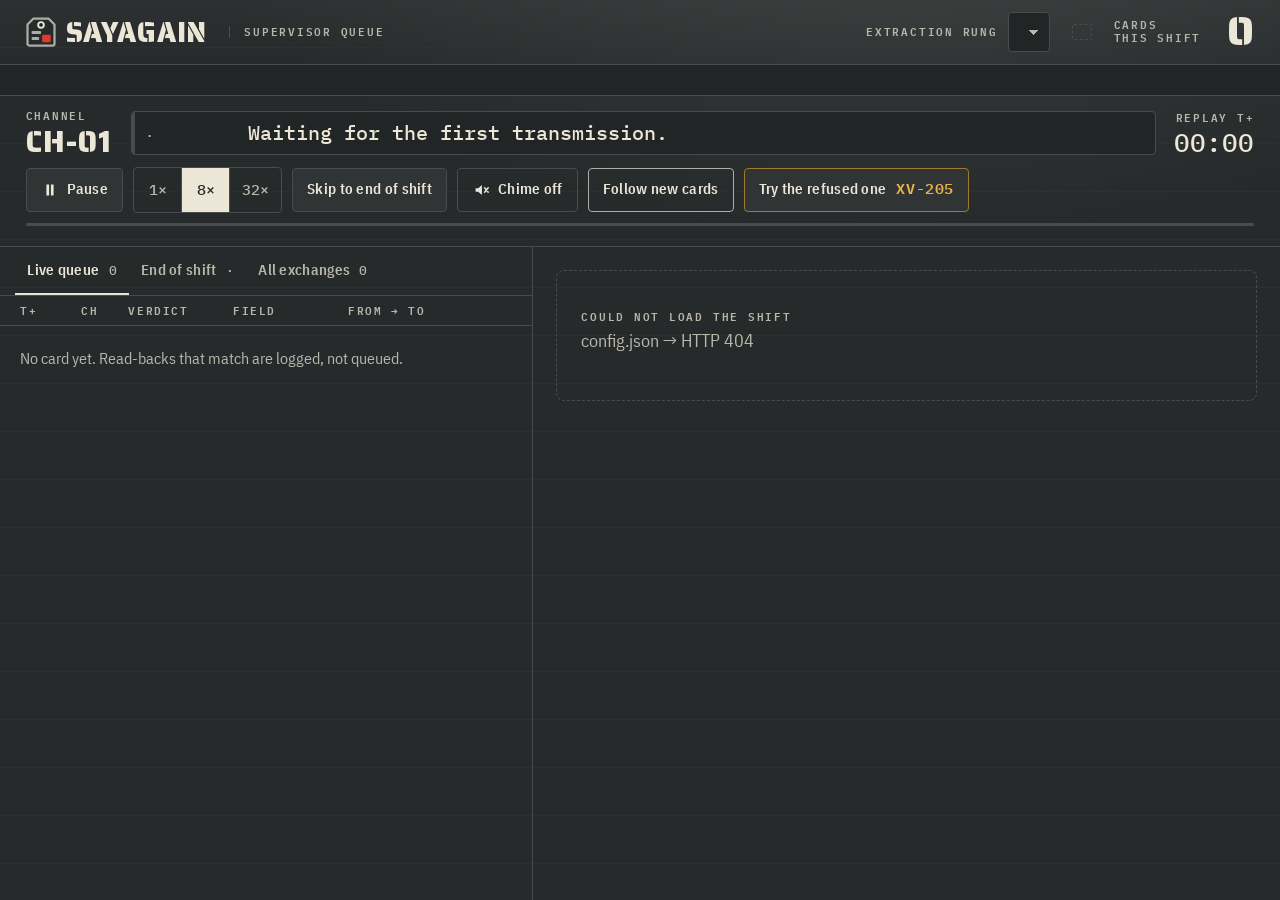
==== web/index.html @ 43c608f4 "Queue page: radio-log list, read-back strip card with the differing span in red and span connectors," ====
<!doctype html>
<html lang="en">
<head>
<meta charset="utf-8">
<meta name="viewport" content="width=device-width, initial-scale=1">
<title>SayAgain · supervisor queue</title>
<meta name="description" content="The shift supervisor's queue: every radio read-back that does not match its instruction, with the word that differs, the verdict trace and the receipts.">
<meta name="color-scheme" content="dark">
<meta name="theme-color" content="#272A2B">
<link rel="icon" href="favicon.svg" type="image/svg+xml">
<link rel="preload" href="fonts/IBMPlexMono-Medium.woff2" as="font" type="font/woff2" crossorigin>
<link rel="preload" href="fonts/SairaStencilOne-Regular.woff2" as="font" type="font/woff2" crossorigin>
<link rel="stylesheet" href="style.css">
</head>
<body>
<a class="skip" href="#card">Skip to the alert card</a>

<header class="top">
  <a class="brand" href="./" aria-label="SayAgain supervisor queue, reload">
    <img src="favicon.svg" alt="" width="30" height="30">
    <span class="wordmark">Say<span>Again</span></span>
  </a>
  <span class="lab top-lab">Supervisor queue</span>
  <div class="runbox">
    <label class="lab" for="rung">Extraction rung</label>
    <select id="rung" class="sel"></select>
    <label class="lab" for="extract" id="extract-lab" hidden>Model calls</label>
    <select id="extract" class="sel" hidden>
      <option value="stored">replayed from receipts</option>
      <option value="live">live on the API</option>
    </select>
  </div>
  <span id="mode" class="mode"></span>
  <div class="counter">
    <span class="lab">Cards<br>this shift</span>
    <output id="count" class="num" aria-live="polite">0</output>
  </div>
</header>

<section class="stages" id="stages" aria-label="Where each stage of this run ran">
  <p class="banner" id="banner"></p>
  <ol class="stage-list" id="stage-list"></ol>
</section>

<section class="channel" aria-label="Radio channel, replayed">
  <div class="ch-id"><span class="lab">Channel</span><span class="ch-name" id="ch-name">CH-01</span></div>
  <div class="ch-line" id="ch-line">
    <span class="who" id="ch-who">·</span>
    <span class="txt" id="ch-txt">Waiting for the first transmission.</span>
  </div>
  <div class="ch-clock"><span class="lab">Replay T+</span><span id="clock" class="num">00:00</span></div>
  <div class="ch-ctl">
    <button id="play" class="btn" type="button" aria-pressed="false">
      <svg viewBox="0 0 20 20" aria-hidden="true"><path class="i-pause" d="M6 4h3v12H6zM11 4h3v12h-3z"/><path class="i-play" d="M6 4l10 6-10 6z"/></svg>
      <span class="t">Pause</span>
    </button>
    <div class="seg" role="group" aria-label="Replay speed">
      <button type="button" data-speed="1" aria-pressed="false">1×</button>
      <button type="button" data-speed="8" aria-pressed="true">8×</button>
      <button type="button" data-speed="32" aria-pressed="false">32×</button>
    </div>
    <button id="skip" class="btn" type="button">Skip to end of shift</button>
    <button id="chime" class="btn btn-q" type="button" aria-pressed="false" aria-label="Chime on new cards" title="One soft chime when a card arrives">
    <svg viewBox="0 0 20 20" aria-hidden="true"><path d="M4 8h3l4-3.5v11L7 12H4z"/><path class="on" d="M14 7.2a4 4 0 0 1 0 5.6M15.9 5.3a6.6 6.6 0 0 1 0 9.4"/><path class="off" d="M14 7.5l4 5M18 7.5l-4 5"/></svg>
    <span class="t">Chime off</span>
  </button>
    <button id="follow" class="btn btn-q" type="button" aria-pressed="true" title="Open each new card as it arrives">Follow new cards</button>
    <button id="refused" class="btn btn-ref" type="button">
      <span>Try the refused one</span><span class="data">XV-205</span>
    </button>
  </div>
  <div class="prog" aria-hidden="true"><i id="progbar"></i></div>
  <p class="ch-sub" id="ch-sub"></p>
</section>

<main class="desk">
  <section class="log" aria-label="Queue">
    <div class="tabs" role="tablist" aria-label="Queue views">
      <button role="tab" type="button" id="tab-live" aria-selected="true" aria-controls="rows">Live queue <span class="n" id="n-live">0</span></button>
      <button role="tab" type="button" id="tab-eos" aria-selected="false" aria-controls="eos">End of shift <span class="n" id="n-eos">·</span></button>
      <button role="tab" type="button" id="tab-all" aria-selected="false" aria-controls="rows">All exchanges <span class="n" id="n-all">0</span></button>
    </div>
    <div class="cols" aria-hidden="true"><span>T+</span><span>CH</span><span>Verdict</span><span>Field</span><span>From → to</span></div>
    <ol id="rows" class="rows" aria-label="Exchanges"></ol>
    <p id="rows-empty" class="empty">No card yet. Read-backs that match are logged, not queued.</p>
    <div id="eos" class="eos" hidden></div>
  </section>

  <section class="cardpane" id="card" tabindex="-1" aria-label="Alert card">
    <button id="back" class="btn back" type="button">← Queue</button>
    <div id="card-body" class="card-body">
      <div class="placeholder">
        <p class="lab">Alert card</p>
        <p>The first card opens here when the referee flags a read-back.</p>
      </div>
    </div>
  </section>
</main>

<footer class="foot">
  <p id="foot-run"></p>
  <p>Exchanges are fictional plant radio traffic from <span class="data">data/cards.jsonl</span>. A card leaves the live queue only when the supervisor confirms or dismisses it.</p>
</footer>

<script src="app.js" defer></script>
</body>
</html>
---- web/style.css ----
/* SayAgain supervisor queue — tokens from the design direction (control-room stencil). Grey until abnormal:
   VERIFIED is plain ink with a tick, red only on the field that differs, amber when a human must listen. */
@font-face{font-family:"Saira Stencil One";src:url(fonts/SairaStencilOne-Regular.woff2) format("woff2");font-display:swap}
@font-face{font-family:"IBM Plex Sans Condensed";src:url(fonts/IBMPlexSansCondensed-Regular.woff2) format("woff2");font-weight:400;font-display:swap}
@font-face{font-family:"IBM Plex Sans Condensed";src:url(fonts/IBMPlexSansCondensed-SemiBold.woff2) format("woff2");font-weight:600;font-display:swap}
@font-face{font-family:"IBM Plex Mono";src:url(fonts/IBMPlexMono-Regular.woff2) format("woff2");font-weight:400;font-display:swap}
@font-face{font-family:"IBM Plex Mono";src:url(fonts/IBMPlexMono-Medium.woff2) format("woff2");font-weight:500;font-display:swap}
@font-face{font-family:"IBM Plex Mono";src:url(fonts/IBMPlexMono-SemiBold.woff2) format("woff2");font-weight:600;font-display:swap}

:root{
  --bg:#272A2B; --panel:#303435; --ink:#ECE6D6; --muted:#8F938C; --before:#A9AEA6; --after:#E23B2E; --abstain:#E6A019; --rule:#474C4D;
  --font-display:"Saira Stencil One","Saira Condensed","Arial Narrow",sans-serif;
  --font-body:"IBM Plex Sans Condensed","Arial Narrow",sans-serif;
  --font-data:"IBM Plex Mono",ui-monospace,monospace;
  /* derived (design.md §7) — tints of the tokens, never new hues */
  --mid:#B9B6AA;
  --sunk:#222526;
  --after-text:color-mix(in srgb,var(--after) 58%,#fff);
  --after-block:color-mix(in srgb,var(--after) 82%,#000);
  --after-display:color-mix(in srgb,var(--after) 85%,#fff);
  --abstain-text:color-mix(in srgb,var(--abstain) 80%,#fff);
  --panel-hi:color-mix(in srgb,var(--panel),var(--ink) 3%);
  --panel-lo:color-mix(in srgb,var(--panel),var(--bg) 45%);
  --desk:color-mix(in srgb,var(--panel),var(--ink) 5%);
  --ink-hi:color-mix(in srgb,var(--ink),#fff 45%);
  --line:rgba(236,230,214,.13);
  --hatch-amber:repeating-linear-gradient(135deg,rgba(230,160,25,.55) 0 3px,transparent 3px 8px);
  --hatch-grey:repeating-linear-gradient(135deg,rgba(169,174,166,.38) 0 3px,transparent 3px 8px);
  --ease:cubic-bezier(.16,1,.3,1);
  --land:cubic-bezier(.34,1.3,.64,1);
}

*,*::before,*::after{box-sizing:border-box}
html{background:var(--bg);color:var(--ink);-webkit-text-size-adjust:100%;scrollbar-color:var(--rule) var(--sunk)}
body{margin:0;font:400 18px/1.35 var(--font-body);font-feature-settings:"tnum" 1;-webkit-font-smoothing:antialiased;min-height:100dvh;
  overflow-x:hidden;
  background:radial-gradient(90% 60% at 70% -10%,var(--desk) 0,transparent 60%),
    repeating-linear-gradient(180deg,transparent 0 47px,rgba(236,230,214,.025) 47px 48px),var(--bg)}
::selection{background:var(--before);color:var(--bg)}
:focus-visible{outline:2px solid var(--ink);outline-offset:2px;border-radius:3px}
button,select{font:inherit;color:inherit}
img,svg{display:block}
.data,.num{font-family:var(--font-data);font-feature-settings:"tnum" 1}
.lab{font:600 11px/1.15 var(--font-data);letter-spacing:.16em;text-transform:uppercase;color:var(--mid)}
.skip{position:absolute;left:8px;top:-60px;z-index:20;background:var(--ink);color:var(--bg);padding:10px 14px;border-radius:4px;font-weight:600}
.skip:focus{top:8px}
[hidden]{display:none!important}

/* ---------- buttons: every control has hover, press and focus feedback ---------- */
.btn{display:inline-flex;align-items:center;justify-content:center;gap:8px;min-height:44px;padding:8px 14px;border-radius:4px;
  background:var(--panel);border:1px solid var(--rule);color:var(--ink);font:600 15px/1.1 var(--font-body);letter-spacing:.02em;cursor:pointer;
  transition:background-color .18s var(--ease),border-color .18s var(--ease),color .18s var(--ease),transform .12s var(--ease),box-shadow .18s var(--ease)}
.btn:hover{background:var(--desk);border-color:var(--before);color:var(--ink-hi)}
.btn:active{transform:translateY(1px) scale(.98)}
.btn[disabled]{opacity:.45;cursor:not-allowed;transform:none}
.btn svg{width:18px;height:18px;fill:currentColor;stroke:currentColor;stroke-width:0}
.btn-q{background:transparent}
.btn-q svg path.on,.btn-q svg path.off{fill:none;stroke-width:1.7;stroke-linecap:round}
.btn-q[aria-pressed="false"] path.on{display:none}
.btn-q[aria-pressed="true"] path.off{display:none}
#follow[aria-pressed="true"]{border-color:var(--before);color:var(--ink)}
#follow[aria-pressed="false"]{color:var(--mid)}
.btn-ref{border-color:color-mix(in srgb,var(--abstain) 55%,var(--rule));gap:10px}
.btn-ref .data{font-weight:600;color:var(--abstain-text);letter-spacing:.04em}
.btn-ref:hover{border-color:var(--abstain);box-shadow:0 0 0 3px rgba(230,160,25,.12)}
.sel{min-height:40px;background:var(--sunk);border:1px solid var(--rule);border-radius:4px;padding:6px 30px 6px 10px;font:500 15px/1.1 var(--font-data);
  appearance:none;cursor:pointer;max-width:100%;
  background-image:linear-gradient(45deg,transparent 50%,var(--mid) 50%),linear-gradient(135deg,var(--mid) 50%,transparent 50%);
  background-position:calc(100% - 15px) 52%,calc(100% - 10px) 52%;background-size:5px 5px;background-repeat:no-repeat;
  transition:border-color .18s var(--ease),background-color .18s var(--ease)}
.sel:hover{border-color:var(--before);background-color:var(--panel)}
.seg{display:inline-flex;border:1px solid var(--rule);border-radius:4px;overflow:hidden}
.seg button{min-height:44px;min-width:48px;padding:0 12px;background:transparent;border:0;border-right:1px solid var(--rule);cursor:pointer;
  font:500 15px/1 var(--font-data);color:var(--mid);transition:background-color .18s var(--ease),color .18s var(--ease)}
.seg button:last-child{border-right:0}
.seg button:hover{background:var(--panel);color:var(--ink)}
.seg button:active{background:var(--desk)}
.seg button[aria-pressed="true"]{background:var(--ink);color:var(--bg)}

/* ---------- top bar ---------- */
.top{display:flex;align-items:center;gap:14px 22px;flex-wrap:wrap;padding:12px clamp(14px,2vw,28px);border-bottom:1px solid var(--rule);
  background:linear-gradient(180deg,rgba(236,230,214,.03),transparent)}
.brand{display:flex;align-items:center;gap:10px;color:var(--ink);text-decoration:none;border-radius:4px;transition:opacity .18s}
.brand:hover{opacity:.85}
.wordmark{font:400 28px/1 var(--font-display);letter-spacing:.03em;text-transform:uppercase}
.wordmark span{color:var(--ink)}
.top-lab{padding-left:14px;border-left:1px solid var(--rule)}
.runbox{display:flex;align-items:center;gap:8px 10px;flex-wrap:wrap;margin-left:auto}
.mode{font:600 11px/1 var(--font-data);letter-spacing:.14em;text-transform:uppercase;padding:7px 9px;border-radius:2px;border:1px dashed var(--rule);color:var(--mid);white-space:nowrap}
.mode.live{border-style:solid;border-color:var(--before);color:var(--ink)}
.counter{display:flex;align-items:center;gap:10px}
.counter .num{font:400 40px/1 var(--font-display);min-width:1.6ch;text-align:right;color:var(--ink);transition:color .3s}
.counter .num.bump{animation:bump .5s var(--land)}

/* ---------- stages banner ---------- */
.stages{padding:10px clamp(14px,2vw,28px) 12px;border-bottom:1px solid var(--rule);background:var(--sunk)}
.banner{margin:0 0 8px;font:500 14px/1.4 var(--font-data);color:var(--mid)}
.banner b{color:var(--ink);font-weight:600}
.banner .nw{white-space:nowrap}
.stage-list{list-style:none;margin:0;padding:0;display:grid;grid-template-columns:repeat(3,minmax(0,1fr));gap:8px}
.stage{display:grid;grid-template-columns:auto 1fr;gap:2px 10px;align-items:baseline;padding:8px 10px;border:1px solid var(--rule);border-radius:4px;background:var(--bg)}
.stage .k{grid-row:span 2;font:400 22px/1 var(--font-display);color:var(--muted)}
.stage .nm{font:600 13px/1.2 var(--font-data);letter-spacing:.1em;text-transform:uppercase;color:var(--mid)}
.stage .vl{font:500 14px/1.35 var(--font-data);color:var(--ink);overflow-wrap:anywhere}
.stage.none .vl{color:var(--mid)}
.where{display:inline-block;margin-left:6px;font:600 10.5px/1 var(--font-data);letter-spacing:.12em;text-transform:uppercase;padding:4px 6px 3px;border-radius:2px;
  border:1px solid var(--before);color:var(--ink);vertical-align:2px}
.where.off{border-style:dashed;border-color:var(--rule);color:var(--mid)}

/* ---------- channel strip ---------- */
.channel{display:grid;grid-template-columns:auto minmax(0,1fr) auto;grid-template-areas:"id line clock" "ctl ctl ctl" "prog prog prog" "sub sub sub";
  gap:10px 18px;align-items:center;padding:14px clamp(14px,2vw,28px) 10px;border-bottom:1px solid var(--rule)}
.ch-id{grid-area:id;display:flex;flex-direction:column;gap:4px}
.ch-name{font:400 30px/1 var(--font-display);letter-spacing:.04em}
.ch-line{grid-area:line;display:flex;align-items:baseline;gap:12px;min-width:0;min-height:44px;padding:8px 14px;border-radius:4px;background:var(--sunk);border:1px solid var(--rule);
  position:relative;overflow:hidden}
.ch-line::before{content:"";position:absolute;left:0;top:0;bottom:0;width:3px;background:var(--rule);transition:background-color .3s}
.ch-line.tx::before{background:var(--before)}
.ch-line .who{flex:none;font:600 12px/1 var(--font-data);letter-spacing:.14em;text-transform:uppercase;color:var(--mid);min-width:7.5em}
.ch-line .txt{font:500 20px/1.3 var(--font-data);color:var(--ink);overflow:hidden;text-overflow:ellipsis;white-space:nowrap}
.ch-line .txt.in{animation:rise .35s var(--ease) both}
.ch-clock{grid-area:clock;display:flex;flex-direction:column;align-items:flex-end;gap:4px}
.ch-clock .num{font:500 26px/1 var(--font-data);color:var(--ink)}
.ch-ctl{grid-area:ctl;display:flex;flex-wrap:wrap;gap:8px 10px;align-items:center}
#play .i-play{display:none}
#play[aria-pressed="true"] .i-play{display:block}
#play[aria-pressed="true"] .i-pause{display:none}
.prog{grid-area:prog;height:3px;background:var(--rule);border-radius:2px;overflow:hidden}
.prog i{display:block;height:100%;width:0;background:var(--before);transition:width .3s linear}
.ch-sub{grid-area:sub;margin:0;font:500 13px/1.35 var(--font-data);color:var(--mid)}

/* ---------- desk: queue log + card ---------- */
.desk{display:grid;grid-template-columns:minmax(0,5fr) minmax(0,7fr);gap:0;align-items:start}
.log{border-right:1px solid var(--rule);min-width:0}
.tabs{display:flex;gap:0;border-bottom:1px solid var(--rule);padding:0 clamp(8px,1.2vw,18px);overflow-x:auto;scrollbar-width:none}
.tabs button{min-height:48px;padding:0 12px;background:none;border:0;border-bottom:2px solid transparent;color:var(--mid);cursor:pointer;white-space:nowrap;
  font:600 15px/1 var(--font-body);letter-spacing:.02em;transition:color .18s var(--ease),border-color .18s var(--ease),background-color .18s var(--ease)}
.tabs button:hover{color:var(--ink);background:rgba(236,230,214,.03)}
.tabs button:active{background:rgba(236,230,214,.06)}
.tabs button[aria-selected="true"]{color:var(--ink);border-bottom-color:var(--ink)}
.tabs .n{font:500 13px/1 var(--font-data);margin-left:6px;color:var(--mid)}
.cols,.row{display:grid;grid-template-columns:4.6em 3.4em 8.6em minmax(4em,.9fr) minmax(6em,1.4fr);gap:0 10px;align-items:center}
.cols{padding:10px clamp(14px,1.6vw,22px) 8px;border-bottom:1px solid var(--rule);font:600 11px/1 var(--font-data);letter-spacing:.14em;text-transform:uppercase;color:var(--mid)}
.rows{list-style:none;margin:0;padding:0}
.rows li{border-bottom:1px solid var(--line)}
.row{width:100%;min-height:48px;padding:8px clamp(14px,1.6vw,22px);background:none;border:0;text-align:left;cursor:pointer;position:relative;
  font:500 15px/1.25 var(--font-data);color:var(--ink);transition:background-color .15s var(--ease)}
.row::before{content:"";position:absolute;left:0;top:0;bottom:0;width:4px;background:transparent}
.row:hover{background:rgba(236,230,214,.045)}
.row:active{background:rgba(236,230,214,.08)}
.row[aria-current="true"]{background:var(--panel)}
.row[aria-current="true"]::after{content:"";position:absolute;right:0;top:0;bottom:0;width:2px;background:var(--ink)}
.row .t,.row .c{color:var(--mid)}
.row .f{color:var(--mid);overflow:hidden;text-overflow:ellipsis;white-space:nowrap}
.row .ft{overflow:hidden;text-overflow:ellipsis;white-space:nowrap;color:var(--mid)}
.row .ft b{font-weight:600;color:var(--after-text)}
.row .ft .ok{color:var(--ink)}
.vw{font-weight:600;letter-spacing:.04em;white-space:nowrap}
.v-MISMATCH .vw{color:var(--after-text)}
.v-MISMATCH::before{background:var(--after)!important}
.v-ABSTAIN .vw,.v-NO_READBACK .vw{color:var(--abstain-text)}
.v-ABSTAIN::before{background:var(--hatch-amber)!important}
.v-NO_READBACK::before{background:var(--abstain)!important}
.v-NOT_AUDITED .vw{color:var(--mid)}
.v-NOT_AUDITED::before{background:var(--hatch-grey)!important}
.v-VERIFIED .vw{color:var(--ink)}
.v-SPOT .vw{color:var(--before)}
.v-SPOT::before{background:var(--before)!important}
.row.reviewed{opacity:.62}
.row .stamp{font:600 10.5px/1 var(--font-data);letter-spacing:.12em;text-transform:uppercase;color:var(--mid);margin-left:6px}
.row.new{animation:arrive 1.1s var(--ease) both}
.row.new::before{animation:edge 1s ease-out both}
.empty{margin:0;padding:22px clamp(14px,1.6vw,22px);color:var(--mid);font-size:16px}
.ic{width:14px;height:14px;display:inline-block;vertical-align:-1px;fill:none;stroke:currentColor;stroke-width:2.2;stroke-linecap:round;stroke-linejoin:round}

/* end of shift */
.eos{padding:6px 0 20px}
.eos h3{margin:18px clamp(14px,1.6vw,22px) 4px;font:400 20px/1.1 var(--font-display);letter-spacing:.04em;text-transform:uppercase}
.eos h3 .n{font:500 15px/1 var(--font-data);color:var(--mid);margin-left:8px}
.eos .why{margin:0 clamp(14px,1.6vw,22px) 8px;color:var(--mid);font-size:15px;line-height:1.4}
.eos .rows{border-top:1px solid var(--rule)}
.eos .pending{margin:16px clamp(14px,1.6vw,22px);padding:14px 16px;border:1px dashed var(--rule);border-radius:4px;color:var(--mid);font-size:16px;line-height:1.45}

/* ---------- the alert card ---------- */
.cardpane{min-width:0;padding:clamp(14px,1.8vw,26px);outline:none}
.back{display:none;margin-bottom:12px}
.placeholder{padding:40px 24px;border:1px dashed var(--rule);border-radius:8px;color:var(--mid)}
.placeholder p{margin:0 0 6px}
.acard{position:relative;background:linear-gradient(180deg,var(--panel-hi),var(--panel-lo));border:1px solid rgba(236,230,214,.15);border-radius:8px;
  padding:clamp(16px,2vw,26px);box-shadow:0 26px 60px rgba(0,0,0,.42),inset 0 1px 0 rgba(236,230,214,.05)}
.acard::before{content:"";position:absolute;left:-1px;top:14px;bottom:14px;width:4px;border-radius:0 3px 3px 0;background:transparent}
.acard.v-MISMATCH::before{background:var(--after)}
.acard.v-ABSTAIN::before{background:var(--hatch-amber)}
.acard.v-NO_READBACK::before{background:var(--abstain)}
.acard.v-NOT_AUDITED::before{background:var(--hatch-grey)}
.acard.enter{animation:rise .45s var(--ease) both}
.ac-h{display:flex;flex-wrap:wrap;align-items:flex-end;justify-content:space-between;gap:8px 16px;margin-bottom:12px}
.vword{font:400 clamp(30px,3.2vw,44px)/.95 var(--font-display);letter-spacing:.03em;text-transform:uppercase;display:flex;align-items:center;gap:12px}
.v-MISMATCH .vword{color:var(--after-display)}
.v-ABSTAIN .vword,.v-NO_READBACK .vword{color:var(--abstain)}
.v-NOT_AUDITED .vword{color:var(--before)}
.vword .ic{width:30px;height:30px;stroke-width:2.6}
.ac-meta{font:500 14px/1.3 var(--font-data);color:var(--mid);text-align:right}
.ac-meta b{color:var(--ink);font-weight:600}
.diffline{display:flex;flex-wrap:wrap;align-items:baseline;gap:6px 14px;margin:0 0 18px;padding:10px 12px;border-radius:4px;background:var(--sunk);border:1px solid var(--rule)}
.diffline .d{font:600 19px/1.2 var(--font-data);color:var(--after-text)}
.diffline .r{font:600 17px/1.2 var(--font-data);color:var(--abstain-text)}
.diffline .note{font:400 16px/1.35 var(--font-body);color:var(--mid)}
.diffline.quiet .d{color:var(--ink)}

/* the read-back strip — the signature element */
.strip{position:relative;margin:4px 0 14px}
.strip svg.links{position:absolute;inset:0;width:100%;height:100%;pointer-events:none;overflow:visible}
.links line{stroke:var(--before);stroke-width:1.4;opacity:.75}
.links line.x{stroke:var(--after);stroke-width:2;stroke-dasharray:4 4;opacity:1}
.links circle{fill:var(--before)}
.links circle.x{fill:var(--after)}
.sline{display:grid;grid-template-columns:5.6em minmax(0,1fr);gap:0 14px;align-items:baseline;padding:10px 0 6px;border-bottom:1px solid var(--rule)}
.sline + .gap{height:34px}
.sline .who{font:600 12px/1.2 var(--font-data);letter-spacing:.12em;text-transform:uppercase;color:var(--mid)}
.sline .who small{display:block;font-weight:500;letter-spacing:.04em;text-transform:none;margin-top:3px}
.sline .w{font:500 clamp(18px,1.7vw,22px)/1.55 var(--font-data);color:var(--ink);overflow-wrap:anywhere}
.sp{border-bottom:1.5px solid var(--before);padding-bottom:1px}
.sp.st{border-bottom-style:dotted}
mark.blk{background:var(--after-block);color:var(--ink);border-radius:3px;padding:0 .18em;margin:0 -.04em;border-bottom:0;box-decoration-break:clone;-webkit-box-decoration-break:clone}
.acard.enter mark.blk{animation:slam .62s var(--land) .2s both}
.miss{display:inline-block;margin-left:.4em;padding:0 .3em;border:1.5px dashed var(--after);border-radius:3px;color:var(--after-text);font-size:.8em}
.ret{text-decoration:line-through;text-decoration-color:var(--muted);color:var(--mid)}
.sline.ab .w{background:var(--hatch-amber);background-size:auto;padding:0 4px;border-radius:2px;color:var(--ink)}
.sline.na .w{background:var(--hatch-grey);padding:0 4px;border-radius:2px}
.lane{grid-column:2;display:flex;align-items:center;justify-content:flex-end;height:16px;margin-top:6px;border-radius:2px;background:var(--hatch-grey);opacity:.55}
.lane span{font:500 11px/1 var(--font-data);letter-spacing:.08em;color:var(--ink);background:var(--panel-lo);padding:2px 6px;border-radius:2px}
.lane svg{width:100%;height:100%}
.listen{margin:2px 0 0;font:600 15px/1.3 var(--font-body);color:var(--abstain-text)}

.chan{list-style:none;margin:0 0 14px;padding:0;border-top:1px solid var(--line)}
.chan li{display:grid;grid-template-columns:4.4em 5.6em minmax(0,1fr);gap:0 12px;padding:6px 0;border-bottom:1px solid var(--line);font:500 15px/1.4 var(--font-data);color:var(--mid)}
.chan li.on{color:var(--ink)}
.chan .rl{text-transform:uppercase;letter-spacing:.1em;font-size:12px;font-weight:600}

.badges{display:flex;flex-wrap:wrap;gap:6px;margin:0 0 14px}
.bdg{display:inline-flex;align-items:center;gap:6px;white-space:nowrap;font:500 12px/1 var(--font-data);letter-spacing:.06em;color:var(--mid);border:1px dashed var(--rule);border-radius:2px;padding:6px 8px}
.bdg b{color:var(--ink);font-weight:600}
.bdg.amd{border-style:solid;border-color:var(--before);color:var(--ink)}

.sec{margin:16px 0 0;padding-top:12px;border-top:1px solid var(--rule)}
.sec > .lab{display:block;margin-bottom:8px}
.rcpt{list-style:none;margin:0;padding:0;display:grid;gap:6px}
.rcpt li{display:grid;grid-template-columns:5.6em minmax(0,1fr);gap:0 12px;font:500 13.5px/1.45 var(--font-data);color:var(--mid)}
.rcpt li b{color:var(--ink);font-weight:500}
.rcpt .rl{text-transform:uppercase;letter-spacing:.1em;font-size:12px;font-weight:600}
.timing{margin:0 0 10px;padding:10px 12px;border:1px solid var(--rule);border-left:3px solid var(--abstain);border-radius:4px;background:var(--sunk);font:500 14px/1.45 var(--font-data);color:var(--mid)}
.timing b{color:var(--ink);font-weight:600}
.base{display:grid;grid-template-columns:auto minmax(0,1fr);gap:4px 12px;align-items:baseline;font-size:16px;line-height:1.4;color:var(--mid)}
.base .bv{font:600 15px/1.2 var(--font-data);color:var(--ink);white-space:nowrap}
.base .bv.bad{color:var(--abstain-text)}
.base strong{color:var(--ink)}
.trace{margin:0;padding:0;list-style:none;counter-reset:t}
.trace li{counter-increment:t;display:grid;grid-template-columns:1.8em minmax(0,1fr);font:500 14px/1.5 var(--font-data);color:var(--mid);overflow-wrap:anywhere}
.trace li::before{content:counter(t);color:var(--muted)}
.trace li:last-child{color:var(--ink)}
.evalrow{font:500 13.5px/1.45 var(--font-data);color:var(--mid)}
.evalrow b{color:var(--ink);font-weight:600}

.review{display:flex;flex-wrap:wrap;gap:10px;align-items:center;margin-top:18px;padding-top:16px;border-top:1px solid var(--rule)}
.btn-confirm{background:var(--ink);color:var(--bg);border-color:var(--ink)}
.btn-confirm:hover{background:var(--ink-hi);border-color:var(--ink-hi);color:var(--bg)}
.review .hint{flex-basis:100%;margin:0;font-size:14px;color:var(--mid)}
.dismiss{flex-basis:100%;margin:4px 0 0;padding:12px 14px;border:1px solid var(--rule);border-radius:4px;background:var(--sunk)}
.dismiss fieldset{border:0;margin:0;padding:0}
.dismiss legend{padding:0;margin-bottom:6px}
.dismiss label{display:flex;align-items:center;gap:10px;min-height:40px;font-size:16px;cursor:pointer;border-radius:3px;padding:0 6px;transition:background-color .15s}
.dismiss label:hover{background:rgba(236,230,214,.05)}
.dismiss input[type=radio]{width:18px;height:18px;accent-color:var(--ink);margin:0}
.dismiss input[type=text]{width:100%;min-height:42px;margin:6px 0 10px;padding:8px 10px;background:var(--bg);border:1px solid var(--rule);border-radius:4px;color:var(--ink);font:500 15px/1.2 var(--font-data);
  transition:border-color .15s}
.dismiss input[type=text]:hover,.dismiss input[type=text]:focus{border-color:var(--before)}
.dismiss .acts{display:flex;gap:10px;flex-wrap:wrap}
.decided{display:flex;align-items:center;gap:12px;flex-wrap:wrap;margin-top:18px;padding:12px 14px;border:2px solid var(--before);border-radius:4px 4px 10px 10px;background:var(--panel-lo)}
.decided .w{font:400 22px/1 var(--font-display);letter-spacing:.04em;text-transform:uppercase}
.decided .m{font:500 14px/1.4 var(--font-data);color:var(--mid)}
.decided.enter{animation:swing .8s var(--land) both;transform-origin:18px 50%}

.foot{padding:14px clamp(14px,2vw,28px) 24px;border-top:1px solid var(--rule);color:var(--mid);font-size:14px;line-height:1.5}
.foot p{margin:0 0 4px}

/* ---------- motion ---------- */
@keyframes rise{from{opacity:0;transform:translateY(8px)}}
@keyframes type{from{clip-path:inset(0 100% 0 0)}to{clip-path:inset(0 0 0 0)}}
@keyframes arrive{0%{background:rgba(226,59,46,.0)}25%{background:rgba(226,59,46,.16)}100%{background:transparent}}
@keyframes edge{0%{transform:scaleY(0)}100%{transform:scaleY(1)}}
@keyframes bump{40%{transform:scale(1.18)}}
@keyframes slam{0%{background:transparent;color:var(--before);transform:scale(1)}40%{background:var(--after-block);color:var(--ink);transform:scale(1.08)}70%{transform:scale(.98)}100%{transform:scale(1)}}
@keyframes swing{0%{opacity:0;transform:rotate(-8deg)}40%{opacity:1;transform:rotate(3deg)}100%{transform:rotate(0)}}
@media (prefers-reduced-motion:reduce){
  *,*::before,*::after{animation:none!important;transition:none!important}
}

/* ---------- desktop: both panes scroll inside the viewport ---------- */
@media (min-width:1024px){
  body{height:100dvh;display:flex;flex-direction:column;overflow:hidden}
  .desk{flex:1;min-height:0;align-items:stretch}
  .log,.cardpane{overflow-y:auto;min-height:0;scrollbar-width:thin}
  .foot{display:none}
}
@media (max-width:1279px){
  .stage-list{grid-template-columns:1fr}
  .stage{grid-template-columns:auto 1fr;padding:6px 10px}
  .stage .k{grid-row:span 1;font-size:18px}
}
/* ---------- tablet ---------- */
@media (max-width:1023px){
  .desk{grid-template-columns:1fr}
  .log{border-right:0;border-bottom:1px solid var(--rule)}
}
/* ---------- phone: queue first, card full-screen on tap ---------- */
@media (max-width:767px){
  body{font-size:17px}
  .top{gap:10px 12px;padding:10px 14px}
  .wordmark{font-size:24px}
  .top-lab{display:none}
  .runbox{margin-left:0;flex-basis:100%;order:3}
  .runbox .sel{flex:1;min-width:0}
  .counter{margin-left:auto}
  .counter .num{font-size:32px}
  #chime .t{display:none}
  .mode{order:4}
  .channel{grid-template-columns:minmax(0,1fr) auto;grid-template-areas:"id clock" "line line" "ctl ctl" "prog prog" "sub sub";padding:12px 14px 10px}
  .ch-id{flex-direction:row;align-items:baseline;gap:10px}
  .ch-name{font-size:24px}
  .ch-line{flex-direction:column;align-items:flex-start;gap:4px}
  .ch-line .txt{white-space:normal;font-size:16px}
  .ch-clock .num{font-size:20px}
  .ch-ctl .btn{flex:1 1 auto}
  .btn-ref{flex-basis:100%!important}
  .cols{display:none}
  .row{grid-template-columns:4.2em minmax(0,1fr);grid-template-areas:"t v" "t f" "t ft";gap:2px 10px;padding:10px 14px;align-items:start}
  .row .t{grid-area:t}
  .row .c{display:none}
  .row .vw{grid-area:v}
  .row .f{grid-area:f}
  .row .ft{grid-area:ft;white-space:normal}
  .cardpane{display:none;position:fixed;inset:0;z-index:30;overflow-y:auto;background:var(--bg);padding:12px 12px 28px}
  body.card-open{overflow:hidden}
  body.card-open .cardpane{display:block}
  .back{display:inline-flex}
  .acard{padding:16px 14px}
  .sline{grid-template-columns:1fr;gap:4px}
  .lane{grid-column:1}
  .sline .w{font-size:18px}
  .chan li{grid-template-columns:4em minmax(0,1fr);}
  .chan li .rl{grid-column:2}
  .chan li .tx{grid-column:2}
  .rcpt li{grid-template-columns:1fr}
  .ac-meta{text-align:left}
  .review .btn{flex:1 1 auto}
}
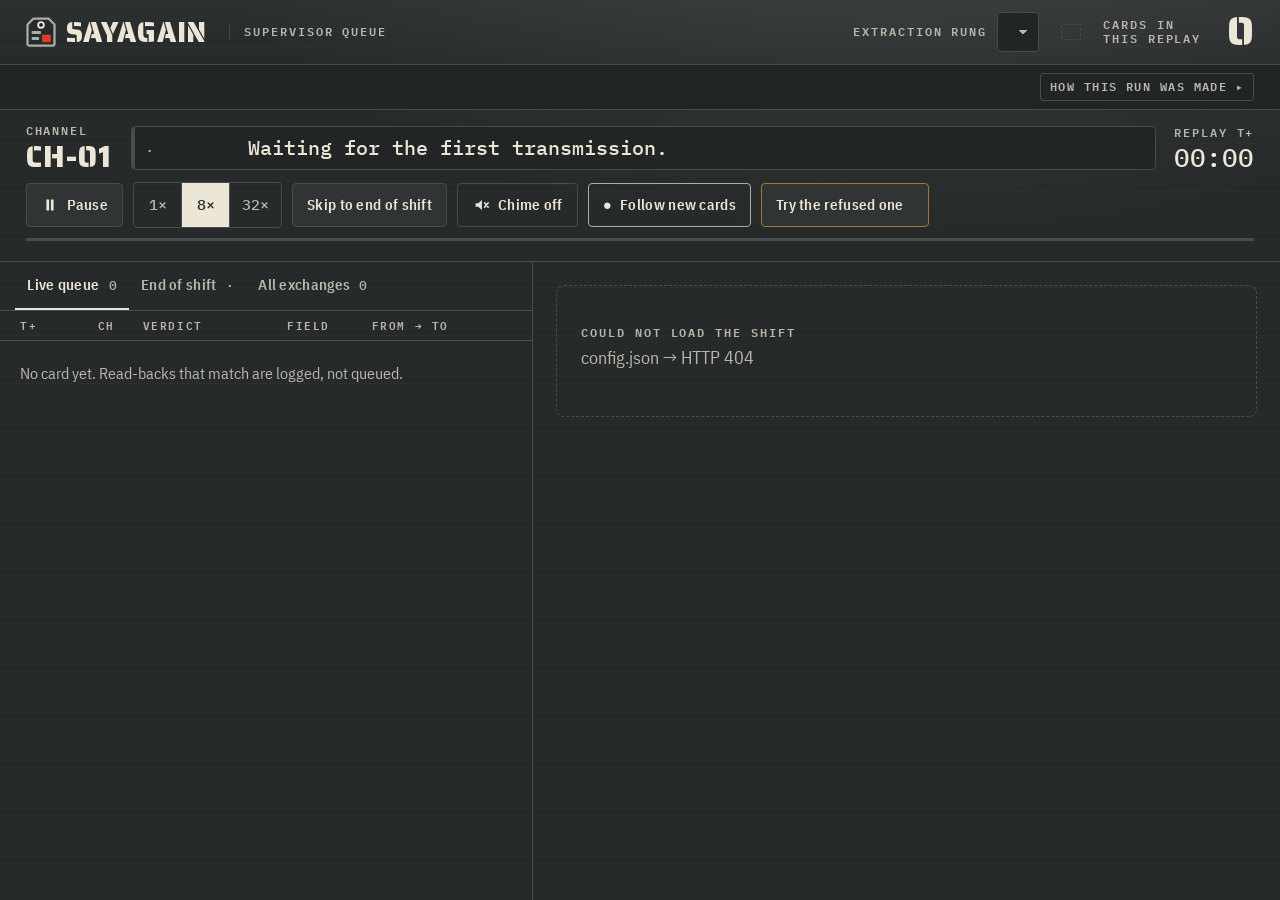
==== commit f524dfd5: "Queue QA round 1: close the SSE source on the closed event (it reconnected and leaked into the next " ====
--- a/web/index.html
+++ b/web/index.html
@@ -32,14 +32,17 @@
   </div>
   <span id="mode" class="mode"></span>
   <div class="counter">
-    <span class="lab">Cards<br>this shift</span>
+    <span class="lab" id="count-lab">Cards in<br>this replay</span>
     <output id="count" class="num" aria-live="polite">0</output>
   </div>
 </header>
 
 <section class="stages" id="stages" aria-label="Where each stage of this run ran">
-  <p class="banner" id="banner"></p>
-  <ol class="stage-list" id="stage-list"></ol>
+  <details id="stages-d">
+    <summary><span class="sum" id="stage-sum"></span><span class="more">How this run was made</span></summary>
+    <p class="banner" id="banner"></p>
+    <ol class="stage-list" id="stage-list"></ol>
+  </details>
 </section>
 
 <section class="channel" aria-label="Radio channel, replayed">
@@ -48,7 +51,7 @@
     <span class="who" id="ch-who">·</span>
     <span class="txt" id="ch-txt">Waiting for the first transmission.</span>
   </div>
-  <div class="ch-clock"><span class="lab">Replay T+</span><span id="clock" class="num">00:00</span></div>
+  <div class="ch-clock"><span class="lab" id="clock-lab">Replay T+</span><span id="clock" class="num">00:00</span></div>
   <div class="ch-ctl">
     <button id="play" class="btn" type="button" aria-pressed="false">
       <svg viewBox="0 0 20 20" aria-hidden="true"><path class="i-pause" d="M6 4h3v12H6zM11 4h3v12h-3z"/><path class="i-play" d="M6 4l10 6-10 6z"/></svg>
@@ -66,7 +69,7 @@
   </button>
     <button id="follow" class="btn btn-q" type="button" aria-pressed="true" title="Open each new card as it arrives">Follow new cards</button>
     <button id="refused" class="btn btn-ref" type="button">
-      <span>Try the refused one</span><span class="data">XV-205</span>
+      <span>Try the refused one</span><span class="data" id="refused-tag"></span>
     </button>
   </div>
   <div class="prog" aria-hidden="true"><i id="progbar"></i></div>
@@ -99,7 +102,7 @@
 
 <footer class="foot">
   <p id="foot-run"></p>
-  <p>Exchanges are fictional plant radio traffic from <span class="data">data/cards.jsonl</span>. A card leaves the live queue only when the supervisor confirms or dismisses it.</p>
+  <p>A card leaves the live queue only when the supervisor confirms or dismisses it.</p>
 </footer>
 
 <script src="app.js" defer></script>
--- a/web/style.css
+++ b/web/style.css
@@ -41,7 +41,7 @@
 button,select{font:inherit;color:inherit}
 img,svg{display:block}
 .data,.num{font-family:var(--font-data);font-feature-settings:"tnum" 1}
-.lab{font:600 11px/1.15 var(--font-data);letter-spacing:.16em;text-transform:uppercase;color:var(--mid)}
+.lab{font:600 12px/1.15 var(--font-data);letter-spacing:.16em;text-transform:uppercase;color:var(--mid)}
 .skip{position:absolute;left:8px;top:-60px;z-index:20;background:var(--ink);color:var(--bg);padding:10px 14px;border-radius:4px;font-weight:600}
 .skip:focus{top:8px}
 [hidden]{display:none!important}
@@ -60,6 +60,9 @@
 .btn-q[aria-pressed="true"] path.off{display:none}
 #follow[aria-pressed="true"]{border-color:var(--before);color:var(--ink)}
 #follow[aria-pressed="false"]{color:var(--mid)}
+#follow::before{content:"○";font-size:15px}
+#follow[aria-pressed="true"]::before{content:"●"}
+.btn[aria-disabled="true"]{opacity:.45;cursor:not-allowed}
 .btn-ref{border-color:color-mix(in srgb,var(--abstain) 55%,var(--rule));gap:10px}
 .btn-ref .data{font-weight:600;color:var(--abstain-text);letter-spacing:.04em}
 .btn-ref:hover{border-color:var(--abstain);box-shadow:0 0 0 3px rgba(230,160,25,.12)}
@@ -93,7 +96,18 @@
 .counter .num.bump{animation:bump .5s var(--land)}
 
 /* ---------- stages banner ---------- */
-.stages{padding:10px clamp(14px,2vw,28px) 12px;border-bottom:1px solid var(--rule);background:var(--sunk)}
+.stages{padding:0 clamp(14px,2vw,28px);border-bottom:1px solid var(--rule);background:var(--sunk)}
+.stages summary{display:flex;align-items:center;gap:6px 14px;flex-wrap:wrap;min-height:44px;padding:8px 0;cursor:pointer;list-style:none;
+  font:500 14px/1.4 var(--font-data);color:var(--mid);transition:color .15s var(--ease)}
+.stages summary::-webkit-details-marker{display:none}
+.stages summary:hover{color:var(--ink)}
+.stages summary .sum b{color:var(--ink);font-weight:600}
+.stages summary .more{margin-left:auto;font:600 12px/1 var(--font-data);letter-spacing:.12em;text-transform:uppercase;color:var(--mid);white-space:nowrap;
+  border:1px solid var(--rule);border-radius:3px;padding:7px 9px;transition:border-color .15s,color .15s}
+.stages summary:hover .more{border-color:var(--before);color:var(--ink)}
+.stages summary .more::after{content:" ▸"}
+.stages details[open] summary .more::after{content:" ▾"}
+.stages details[open]{padding-bottom:12px}
 .banner{margin:0 0 8px;font:500 14px/1.4 var(--font-data);color:var(--mid)}
 .banner b{color:var(--ink);font-weight:600}
 .banner .nw{white-space:nowrap}
@@ -103,7 +117,7 @@
 .stage .nm{font:600 13px/1.2 var(--font-data);letter-spacing:.1em;text-transform:uppercase;color:var(--mid)}
 .stage .vl{font:500 14px/1.35 var(--font-data);color:var(--ink);overflow-wrap:anywhere}
 .stage.none .vl{color:var(--mid)}
-.where{display:inline-block;margin-left:6px;font:600 10.5px/1 var(--font-data);letter-spacing:.12em;text-transform:uppercase;padding:4px 6px 3px;border-radius:2px;
+.where{display:inline-block;margin-left:6px;font:600 11.5px/1 var(--font-data);letter-spacing:.12em;text-transform:uppercase;padding:4px 6px 3px;border-radius:2px;
   border:1px solid var(--before);color:var(--ink);vertical-align:2px}
 .where.off{border-style:dashed;border-color:var(--rule);color:var(--mid)}
 
@@ -139,7 +153,7 @@
 .tabs button:active{background:rgba(236,230,214,.06)}
 .tabs button[aria-selected="true"]{color:var(--ink);border-bottom-color:var(--ink)}
 .tabs .n{font:500 13px/1 var(--font-data);margin-left:6px;color:var(--mid)}
-.cols,.row{display:grid;grid-template-columns:4.6em 3.4em 8.6em minmax(4em,.9fr) minmax(6em,1.4fr);gap:0 10px;align-items:center}
+.cols,.row{display:grid;grid-template-columns:4.2rem 2.2rem 8.4rem minmax(4rem,.8fr) minmax(6rem,1.5fr);gap:0 10px;align-items:center}
 .cols{padding:10px clamp(14px,1.6vw,22px) 8px;border-bottom:1px solid var(--rule);font:600 11px/1 var(--font-data);letter-spacing:.14em;text-transform:uppercase;color:var(--mid)}
 .rows{list-style:none;margin:0;padding:0}
 .rows li{border-bottom:1px solid var(--line)}
@@ -149,14 +163,16 @@
 .row:hover{background:rgba(236,230,214,.045)}
 .row:active{background:rgba(236,230,214,.08)}
 .row[aria-current="true"]{background:var(--panel)}
+.row[aria-current="true"]:hover{background:var(--desk)}
 .row[aria-current="true"]::after{content:"";position:absolute;right:0;top:0;bottom:0;width:2px;background:var(--ink)}
 .row .t,.row .c{color:var(--mid)}
-.row .f{color:var(--mid);overflow:hidden;text-overflow:ellipsis;white-space:nowrap}
-.row .ft{overflow:hidden;text-overflow:ellipsis;white-space:nowrap;color:var(--mid)}
-.row .ft b{font-weight:600;color:var(--after-text)}
+.row .f{color:var(--mid);overflow-wrap:anywhere}
+.row .ft{color:var(--mid);overflow-wrap:break-word}
+.row .ft b{font-weight:600;color:var(--after-text);white-space:nowrap}
+.row .ft .ok{white-space:nowrap}
 .row .ft .ok{color:var(--ink)}
 .vw{font-weight:600;letter-spacing:.04em;white-space:nowrap}
-.v-MISMATCH .vw{color:var(--after-text)}
+.v-MISMATCH .vw{color:var(--ink)}
 .v-MISMATCH::before{background:var(--after)!important}
 .v-ABSTAIN .vw,.v-NO_READBACK .vw{color:var(--abstain-text)}
 .v-ABSTAIN::before{background:var(--hatch-amber)!important}
@@ -167,7 +183,7 @@
 .v-SPOT .vw{color:var(--before)}
 .v-SPOT::before{background:var(--before)!important}
 .row.reviewed{opacity:.62}
-.row .stamp{font:600 10.5px/1 var(--font-data);letter-spacing:.12em;text-transform:uppercase;color:var(--mid);margin-left:6px}
+.row .stamp{font:600 11px/1 var(--font-data);letter-spacing:.12em;text-transform:uppercase;color:var(--mid);margin-left:6px}
 .row.new{animation:arrive 1.1s var(--ease) both}
 .row.new::before{animation:edge 1s ease-out both}
 .empty{margin:0;padding:22px clamp(14px,1.6vw,22px);color:var(--mid);font-size:16px}
@@ -193,10 +209,11 @@
 .acard.v-ABSTAIN::before{background:var(--hatch-amber)}
 .acard.v-NO_READBACK::before{background:var(--abstain)}
 .acard.v-NOT_AUDITED::before{background:var(--hatch-grey)}
-.acard.enter{animation:rise .45s var(--ease) both}
+.acard.enter{animation:rise .3s var(--ease)}
 .ac-h{display:flex;flex-wrap:wrap;align-items:flex-end;justify-content:space-between;gap:8px 16px;margin-bottom:12px}
 .vword{font:400 clamp(30px,3.2vw,44px)/.95 var(--font-display);letter-spacing:.03em;text-transform:uppercase;display:flex;align-items:center;gap:12px}
-.v-MISMATCH .vword{color:var(--after-display)}
+.v-MISMATCH .vword{color:var(--ink)}
+.v-MISMATCH .vword::before{content:"";width:14px;height:14px;border-radius:50%;border:3px solid var(--after);background:var(--sunk);flex:none}
 .v-ABSTAIN .vword,.v-NO_READBACK .vword{color:var(--abstain)}
 .v-NOT_AUDITED .vword{color:var(--before)}
 .vword .ic{width:30px;height:30px;stroke-width:2.6}
@@ -219,6 +236,7 @@
 .sline + .gap{height:34px}
 .sline .who{font:600 12px/1.2 var(--font-data);letter-spacing:.12em;text-transform:uppercase;color:var(--mid)}
 .sline .who small{display:block;font-weight:500;letter-spacing:.04em;text-transform:none;margin-top:3px}
+.sline .who small.norec{color:var(--muted);font-style:italic}
 .sline .w{font:500 clamp(18px,1.7vw,22px)/1.55 var(--font-data);color:var(--ink);overflow-wrap:anywhere}
 .sp{border-bottom:1.5px solid var(--before);padding-bottom:1px}
 .sp.st{border-bottom-style:dotted}
@@ -228,10 +246,14 @@
 .ret{text-decoration:line-through;text-decoration-color:var(--muted);color:var(--mid)}
 .sline.ab .w{background:var(--hatch-amber);background-size:auto;padding:0 4px;border-radius:2px;color:var(--ink)}
 .sline.na .w{background:var(--hatch-grey);padding:0 4px;border-radius:2px}
-.lane{grid-column:2;display:flex;align-items:center;justify-content:flex-end;height:16px;margin-top:6px;border-radius:2px;background:var(--hatch-grey);opacity:.55}
-.lane span{font:500 11px/1 var(--font-data);letter-spacing:.08em;color:var(--ink);background:var(--panel-lo);padding:2px 6px;border-radius:2px}
+.lane{grid-column:2;display:flex;align-items:center;gap:10px;height:16px;margin-top:4px}
+.lane::before{content:"";flex:1;border-top:1px dotted var(--rule)}
+.lane span{order:-1;font:500 12px/1 var(--font-data);letter-spacing:.04em;color:var(--mid)}
 .lane svg{width:100%;height:100%}
-.listen{margin:2px 0 0;font:600 15px/1.3 var(--font-body);color:var(--abstain-text)}
+.listen{margin:0 0 10px;padding-left:12px;border-left:4px solid transparent;border-image:var(--hatch-amber) 1;font:600 17px/1.35 var(--font-body);color:var(--abstain-text)}
+.strip.ab{padding-left:14px}
+.strip.ab::before{content:"";position:absolute;left:0;top:6px;bottom:6px;width:5px;background:var(--hatch-amber);border-radius:2px}
+.sp.xi{border-bottom:2px solid var(--ink)}
 
 .chan{list-style:none;margin:0 0 14px;padding:0;border-top:1px solid var(--line)}
 .chan li{display:grid;grid-template-columns:4.4em 5.6em minmax(0,1fr);gap:0 12px;padding:6px 0;border-bottom:1px solid var(--line);font:500 15px/1.4 var(--font-data);color:var(--mid)}
@@ -246,7 +268,14 @@
 .sec{margin:16px 0 0;padding-top:12px;border-top:1px solid var(--rule)}
 .sec > .lab{display:block;margin-bottom:8px}
 .rcpt{list-style:none;margin:0;padding:0;display:grid;gap:6px}
-.rcpt li{display:grid;grid-template-columns:5.6em minmax(0,1fr);gap:0 12px;font:500 13.5px/1.45 var(--font-data);color:var(--mid)}
+.rcpt li{display:grid;grid-template-columns:5.6em minmax(0,1fr);gap:0 12px;font:500 14px/1.45 var(--font-data);color:var(--mid)}
+details.sec > summary{cursor:pointer;list-style:none;display:flex;align-items:center;gap:8px;min-height:36px;border-radius:3px;transition:color .15s}
+details.sec > summary::-webkit-details-marker{display:none}
+details.sec > summary .lab{margin:0}
+details.sec > summary:hover .lab{color:var(--ink)}
+details.sec > summary::after{content:"▸";color:var(--mid);font-size:13px}
+details.sec[open] > summary::after{content:"▾"}
+details.sec[open] > summary{margin-bottom:8px}
 .rcpt li b{color:var(--ink);font-weight:500}
 .rcpt .rl{text-transform:uppercase;letter-spacing:.1em;font-size:12px;font-weight:600}
 .timing{margin:0 0 10px;padding:10px 12px;border:1px solid var(--rule);border-left:3px solid var(--abstain);border-radius:4px;background:var(--sunk);font:500 14px/1.45 var(--font-data);color:var(--mid)}
@@ -256,13 +285,13 @@
 .base .bv.bad{color:var(--abstain-text)}
 .base strong{color:var(--ink)}
 .trace{margin:0;padding:0;list-style:none;counter-reset:t}
-.trace li{counter-increment:t;display:grid;grid-template-columns:1.8em minmax(0,1fr);font:500 14px/1.5 var(--font-data);color:var(--mid);overflow-wrap:anywhere}
+.trace li{counter-increment:t;display:grid;grid-template-columns:1.8em minmax(0,1fr);font:500 15px/1.5 var(--font-data);color:var(--mid);overflow-wrap:anywhere}
 .trace li::before{content:counter(t);color:var(--muted)}
 .trace li:last-child{color:var(--ink)}
 .evalrow{font:500 13.5px/1.45 var(--font-data);color:var(--mid)}
 .evalrow b{color:var(--ink);font-weight:600}
 
-.review{display:flex;flex-wrap:wrap;gap:10px;align-items:center;margin-top:18px;padding-top:16px;border-top:1px solid var(--rule)}
+.review{display:flex;flex-wrap:wrap;gap:10px;align-items:center;margin:4px 0 16px}
 .btn-confirm{background:var(--ink);color:var(--bg);border-color:var(--ink)}
 .btn-confirm:hover{background:var(--ink-hi);border-color:var(--ink-hi);color:var(--bg)}
 .review .hint{flex-basis:100%;margin:0;font-size:14px;color:var(--mid)}
@@ -276,7 +305,7 @@
   transition:border-color .15s}
 .dismiss input[type=text]:hover,.dismiss input[type=text]:focus{border-color:var(--before)}
 .dismiss .acts{display:flex;gap:10px;flex-wrap:wrap}
-.decided{display:flex;align-items:center;gap:12px;flex-wrap:wrap;margin-top:18px;padding:12px 14px;border:2px solid var(--before);border-radius:4px 4px 10px 10px;background:var(--panel-lo)}
+.decided{display:flex;align-items:center;gap:12px;flex-wrap:wrap;margin:4px 0 16px;padding:12px 14px;border:2px solid var(--before);border-radius:4px 4px 10px 10px;background:var(--panel-lo)}
 .decided .w{font:400 22px/1 var(--font-display);letter-spacing:.04em;text-transform:uppercase}
 .decided .m{font:500 14px/1.4 var(--font-data);color:var(--mid)}
 .decided.enter{animation:swing .8s var(--land) both;transform-origin:18px 50%}
@@ -304,9 +333,12 @@
   .foot{display:none}
 }
 @media (max-width:1279px){
+  .cols,.row{grid-template-columns:3.8rem 7.6rem minmax(3rem,.6fr) minmax(5rem,1.6fr)}
+  .cols span:nth-child(2),.row .c{display:none}
   .stage-list{grid-template-columns:1fr}
   .stage{grid-template-columns:auto 1fr;padding:6px 10px}
-  .stage .k{grid-row:span 1;font-size:18px}
+  .stage .k{grid-row:1 / span 2;font-size:18px}
+  .stage .nm,.stage .vl{grid-column:2}
 }
 /* ---------- tablet ---------- */
 @media (max-width:1023px){
@@ -343,11 +375,17 @@
   .cardpane{display:none;position:fixed;inset:0;z-index:30;overflow-y:auto;background:var(--bg);padding:12px 12px 28px}
   body.card-open{overflow:hidden}
   body.card-open .cardpane{display:block}
-  .back{display:inline-flex}
+  .back{display:inline-flex;position:sticky;top:0;z-index:3;box-shadow:0 6px 14px rgba(0,0,0,.4)}
+  .stages summary .more{margin-left:0}
   .acard{padding:16px 14px}
+  .bdg{white-space:normal}
+  .tabs button{padding:0 9px;font-size:14px}
+  .sline .who small{display:inline;margin-left:8px}
   .sline{grid-template-columns:1fr;gap:4px}
   .lane{grid-column:1}
   .sline .w{font-size:18px}
+  .strip svg.links{display:none}
+  .sline + .gap{height:14px}
   .chan li{grid-template-columns:4em minmax(0,1fr);}
   .chan li .rl{grid-column:2}
   .chan li .tx{grid-column:2}
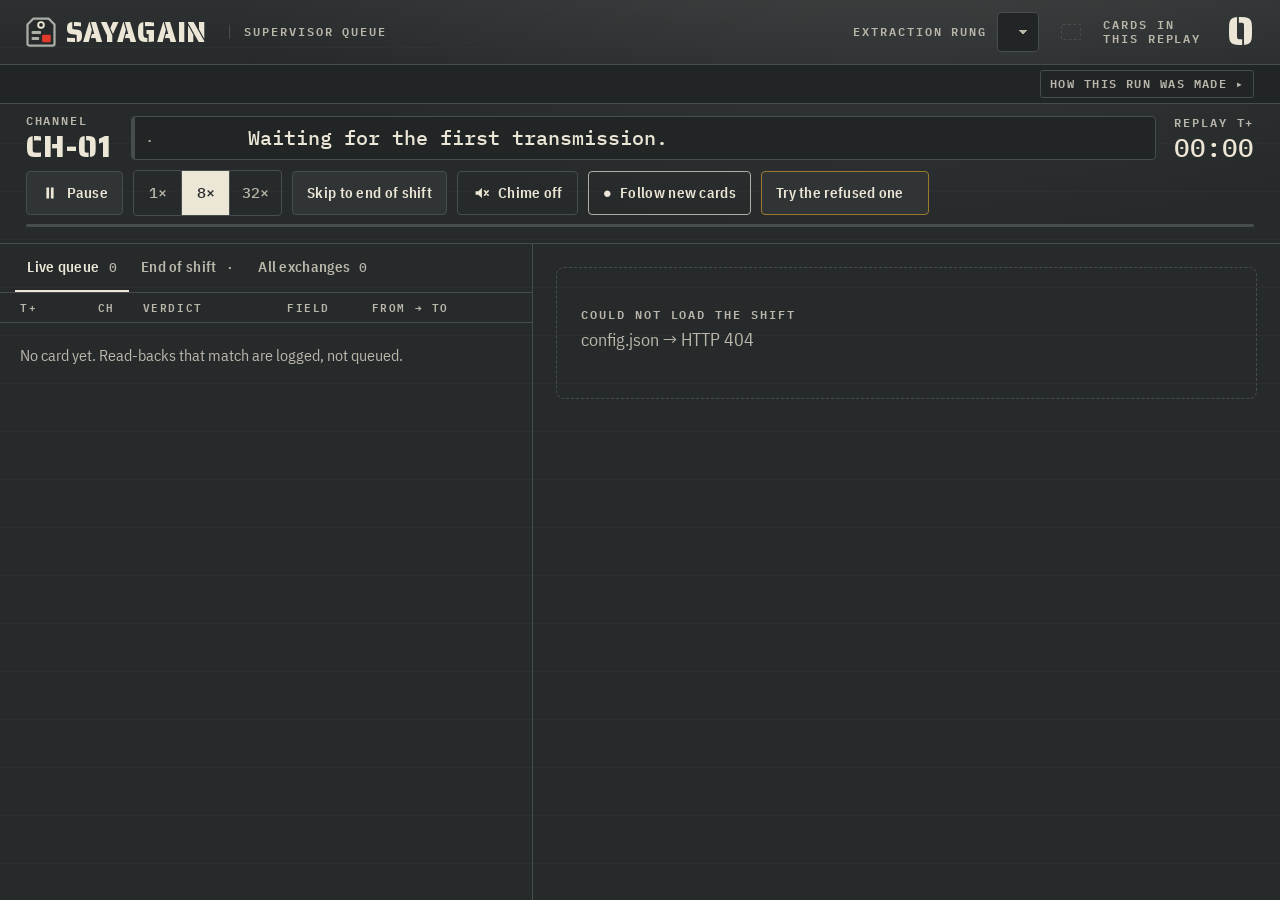
==== commit 2b27fdc0: "Queue QA round 3: caught-on-channel rows show the wrong read-back that was corrected; the amber not-" ====
--- a/web/index.html
+++ b/web/index.html
@@ -63,7 +63,7 @@
       <button type="button" data-speed="32" aria-pressed="false">32×</button>
     </div>
     <button id="skip" class="btn" type="button">Skip to end of shift</button>
-    <button id="chime" class="btn btn-q" type="button" aria-pressed="false" aria-label="Chime on new cards" title="One soft chime when a card arrives">
+    <button id="chime" class="btn btn-q" type="button" aria-pressed="false" aria-label="Chime off" title="One soft chime when a card arrives">
     <svg viewBox="0 0 20 20" aria-hidden="true"><path d="M4 8h3l4-3.5v11L7 12H4z"/><path class="on" d="M14 7.2a4 4 0 0 1 0 5.6M15.9 5.3a6.6 6.6 0 0 1 0 9.4"/><path class="off" d="M14 7.5l4 5M18 7.5l-4 5"/></svg>
     <span class="t">Chime off</span>
   </button>
@@ -84,9 +84,9 @@
       <button role="tab" type="button" id="tab-all" aria-selected="false" aria-controls="rows">All exchanges <span class="n" id="n-all">0</span></button>
     </div>
     <div class="cols" aria-hidden="true"><span>T+</span><span>CH</span><span>Verdict</span><span>Field</span><span>From → to</span></div>
-    <ol id="rows" class="rows" aria-label="Exchanges"></ol>
+    <ol id="rows" class="rows" aria-label="Exchanges" role="tabpanel"></ol>
     <p id="rows-empty" class="empty">No card yet. Read-backs that match are logged, not queued.</p>
-    <div id="eos" class="eos" hidden></div>
+    <div id="eos" class="eos" hidden role="tabpanel" aria-label="End-of-shift list"></div>
   </section>
 
   <section class="cardpane" id="card" tabindex="-1" aria-label="Alert card">
@@ -105,6 +105,7 @@
   <p>A card leaves the live queue only when the supervisor confirms or dismisses it.</p>
 </footer>
 
+<p id="sr-live" class="sr" aria-live="polite"></p>
 <script src="app.js" defer></script>
 </body>
 </html>
--- a/web/style.css
+++ b/web/style.css
@@ -123,7 +123,7 @@
 
 /* ---------- channel strip ---------- */
 .channel{display:grid;grid-template-columns:auto minmax(0,1fr) auto;grid-template-areas:"id line clock" "ctl ctl ctl" "prog prog prog" "sub sub sub";
-  gap:10px 18px;align-items:center;padding:14px clamp(14px,2vw,28px) 10px;border-bottom:1px solid var(--rule)}
+  gap:8px 18px;align-items:center;padding:10px clamp(14px,2vw,28px) 8px;border-bottom:1px solid var(--rule)}
 .ch-id{grid-area:id;display:flex;flex-direction:column;gap:4px}
 .ch-name{font:400 30px/1 var(--font-display);letter-spacing:.04em}
 .ch-line{grid-area:line;display:flex;align-items:baseline;gap:12px;min-width:0;min-height:44px;padding:8px 14px;border-radius:4px;background:var(--sunk);border:1px solid var(--rule);
@@ -141,7 +141,7 @@
 #play[aria-pressed="true"] .i-pause{display:none}
 .prog{grid-area:prog;height:3px;background:var(--rule);border-radius:2px;overflow:hidden}
 .prog i{display:block;height:100%;width:0;background:var(--before);transition:width .3s linear}
-.ch-sub{grid-area:sub;margin:0;font:500 13px/1.35 var(--font-data);color:var(--mid)}
+.ch-sub{grid-area:sub;margin:0;font:500 12.5px/1.3 var(--font-data);color:var(--mid)}
 
 /* ---------- desk: queue log + card ---------- */
 .desk{display:grid;grid-template-columns:minmax(0,5fr) minmax(0,7fr);gap:0;align-items:start}
@@ -166,10 +166,11 @@
 .row[aria-current="true"]:hover{background:var(--desk)}
 .row[aria-current="true"]::after{content:"";position:absolute;right:0;top:0;bottom:0;width:2px;background:var(--ink)}
 .row .t,.row .c{color:var(--mid)}
-.row .f{color:var(--mid);overflow-wrap:anywhere}
+.row .f{color:var(--mid);overflow-wrap:break-word}
 .row .ft{color:var(--mid);overflow-wrap:break-word}
 .row .ft b{font-weight:600;color:var(--after-text);white-space:nowrap}
-.row .ft .ok{white-space:nowrap}
+.row .ft .ok{white-space:normal}
+.row .nw,.row .ft b{white-space:nowrap}
 .row .ft .ok{color:var(--ink)}
 .vw{font-weight:600;letter-spacing:.04em;white-space:nowrap}
 .v-MISMATCH .vw{color:var(--ink)}
@@ -233,7 +234,7 @@
 .links circle{fill:var(--before)}
 .links circle.x{fill:var(--after)}
 .sline{display:grid;grid-template-columns:5.6em minmax(0,1fr);gap:0 14px;align-items:baseline;padding:10px 0 6px;border-bottom:1px solid var(--rule)}
-.sline + .gap{height:34px}
+.sline + .gap{height:26px}
 .sline .who{font:600 12px/1.2 var(--font-data);letter-spacing:.12em;text-transform:uppercase;color:var(--mid)}
 .sline .who small{display:block;font-weight:500;letter-spacing:.04em;text-transform:none;margin-top:3px}
 .sline .who small.norec{color:var(--muted);font-style:italic}
@@ -244,7 +245,7 @@
 .acard.enter mark.blk{animation:slam .62s var(--land) .2s both}
 .miss{display:inline-block;margin-left:.4em;padding:0 .3em;border:1.5px dashed var(--after);border-radius:3px;color:var(--after-text);font-size:.8em}
 .ret{text-decoration:line-through;text-decoration-color:var(--muted);color:var(--mid)}
-.sline.ab .w{background:var(--hatch-amber);background-size:auto;padding:0 4px;border-radius:2px;color:var(--ink)}
+.sline.ab .w{box-shadow:inset 3px 0 0 var(--abstain);padding-left:8px}
 .sline.na .w{background:var(--hatch-grey);padding:0 4px;border-radius:2px}
 .lane{grid-column:2;display:flex;align-items:center;gap:10px;height:16px;margin-top:4px}
 .lane::before{content:"";flex:1;border-top:1px dotted var(--rule)}
@@ -253,7 +254,22 @@
 .listen{margin:0 0 10px;padding-left:12px;border-left:4px solid transparent;border-image:var(--hatch-amber) 1;font:600 17px/1.35 var(--font-body);color:var(--abstain-text)}
 .strip.ab{padding-left:14px}
 .strip.ab::before{content:"";position:absolute;left:0;top:6px;bottom:6px;width:5px;background:var(--hatch-amber);border-radius:2px}
-.sp.xi{border-bottom:2px solid var(--ink)}
+.sp.xi{border-bottom:3px solid var(--ink)}
+.strip.ab{background:linear-gradient(90deg,rgba(230,160,25,.07),transparent 70%);border-radius:4px}
+.strip.ab svg.links{display:none}
+.sp.amb{border-bottom:2px dashed var(--abstain)}
+.sr{position:absolute;width:1px;height:1px;overflow:hidden;clip:rect(0 0 0 0);white-space:nowrap}
+.langc{color:var(--ink)}
+.v-CAUGHT .vw{color:var(--ink)}
+.v-CAUGHT::before{background:repeating-linear-gradient(180deg,var(--after) 0 4px,transparent 4px 8px)!important}
+.bdg b{white-space:nowrap}
+.nreg{display:inline-block;margin-left:.2em;padding:2px 6px;border:1px solid var(--abstain);border-radius:2px;font:600 12px/1.2 var(--font-data);letter-spacing:.06em;
+  color:var(--abstain-text);vertical-align:3px;white-space:nowrap}
+.listen.na{color:var(--before);border-image:var(--hatch-grey) 1}
+.timing p{margin:0}
+.timing details{margin-top:6px}
+.timing summary{cursor:pointer;color:var(--mid);font-weight:600;min-height:28px;display:inline-flex;align-items:center;transition:color .15s}
+.timing summary:hover{color:var(--ink)}
 
 .chan{list-style:none;margin:0 0 14px;padding:0;border-top:1px solid var(--line)}
 .chan li{display:grid;grid-template-columns:4.4em 5.6em minmax(0,1fr);gap:0 12px;padding:6px 0;border-bottom:1px solid var(--line);font:500 15px/1.4 var(--font-data);color:var(--mid)}
@@ -327,13 +343,24 @@
 
 /* ---------- desktop: both panes scroll inside the viewport ---------- */
 @media (min-width:1024px){
+  .stages summary{flex-wrap:nowrap;min-height:38px;padding:5px 0}
+  .stages summary .sum{min-width:0;overflow:hidden;text-overflow:ellipsis;white-space:nowrap}
+  .ch-sub{display:none}
+}
+@media (min-width:1280px) and (min-height:760px){
   body{height:100dvh;display:flex;flex-direction:column;overflow:hidden}
   .desk{flex:1;min-height:0;align-items:stretch}
   .log,.cardpane{overflow-y:auto;min-height:0;scrollbar-width:thin}
   .foot{display:none}
 }
+@media (min-width:1024px) and (max-width:1279px), (min-width:1024px) and (max-height:759px){
+  .cardpane{position:sticky;top:0;max-height:100dvh;overflow-y:auto;scrollbar-width:thin}
+}
 @media (max-width:1279px){
-  .cols,.row{grid-template-columns:3.8rem 7.6rem minmax(3rem,.6fr) minmax(5rem,1.6fr)}
+  .ch-ctl .btn{padding:8px 11px;font-size:14px}
+  #chime .t{display:none}
+  .cols,.row{grid-template-columns:3.8rem 7.2rem minmax(5.5rem,.7fr) minmax(5rem,1.5fr)}
+  .ch-line .txt{white-space:normal}
   .cols span:nth-child(2),.row .c{display:none}
   .stage-list{grid-template-columns:1fr}
   .stage{grid-template-columns:auto 1fr;padding:6px 10px}
@@ -363,8 +390,19 @@
   .ch-line{flex-direction:column;align-items:flex-start;gap:4px}
   .ch-line .txt{white-space:normal;font-size:16px}
   .ch-clock .num{font-size:20px}
-  .ch-ctl .btn{flex:1 1 auto}
-  .btn-ref{flex-basis:100%!important}
+  .ch-ctl{display:grid;grid-template-columns:auto 1fr auto;gap:8px}
+  .ch-ctl .btn{padding:8px 10px}
+  #play .t{display:none}
+  .ch-ctl .seg{justify-self:stretch;display:flex}
+  .ch-ctl .seg button{flex:1}
+  #skip{grid-column:1 / span 2}
+  #chime{grid-row:1;grid-column:3}
+  #skip{grid-row:2}
+  #follow{grid-row:2;grid-column:3;font-size:0;gap:6px}
+  #follow::before{font-size:15px}
+  #follow::after{content:"Follow";font-size:14px}
+  .btn-ref{grid-column:1 / -1}
+  .ch-sub{display:none}
   .cols{display:none}
   .row{grid-template-columns:4.2em minmax(0,1fr);grid-template-areas:"t v" "t f" "t ft";gap:2px 10px;padding:10px 14px;align-items:start}
   .row .t{grid-area:t}
@@ -377,6 +415,8 @@
   body.card-open .cardpane{display:block}
   .back{display:inline-flex;position:sticky;top:0;z-index:3;box-shadow:0 6px 14px rgba(0,0,0,.4)}
   .stages summary .more{margin-left:0}
+  .stages summary .sum{font-size:0}
+  .stages summary .sum::after{content:attr(data-short);font-size:14px}
   .acard{padding:16px 14px}
   .bdg{white-space:normal}
   .tabs button{padding:0 9px;font-size:14px}
